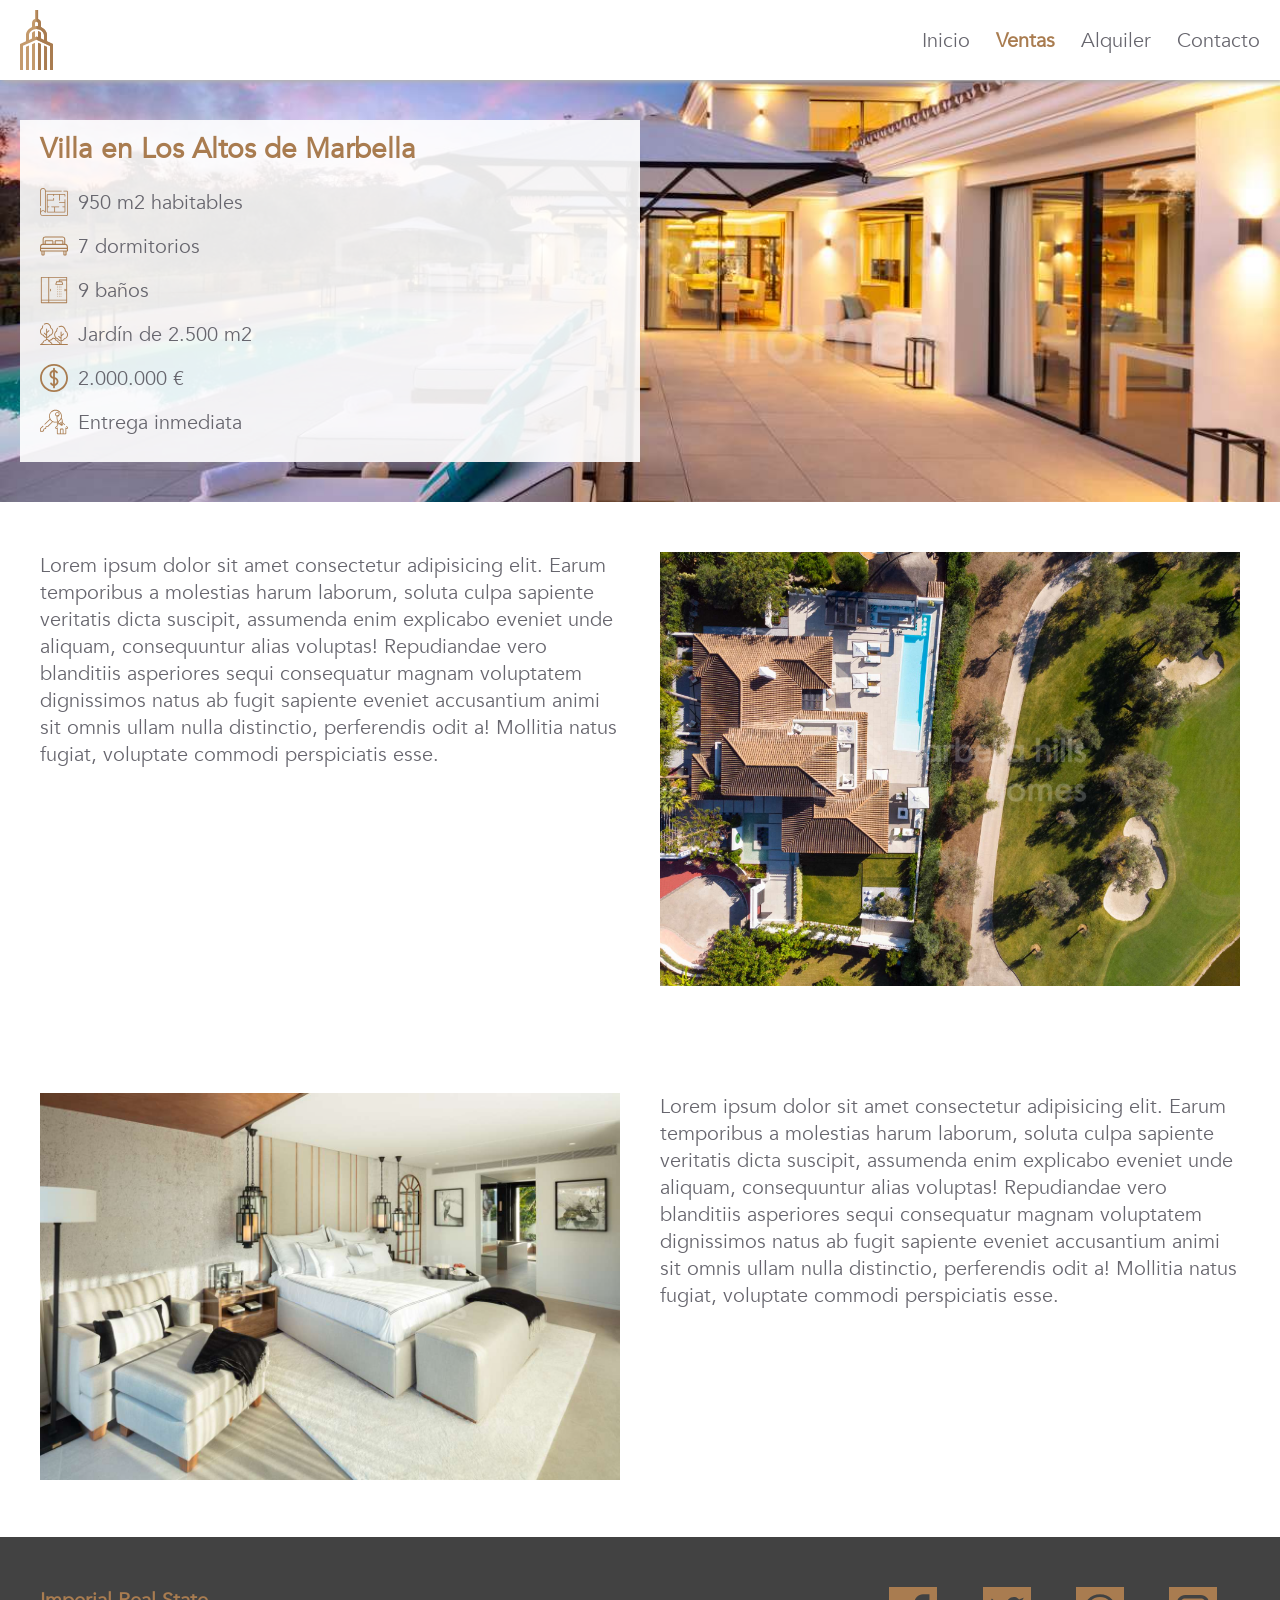
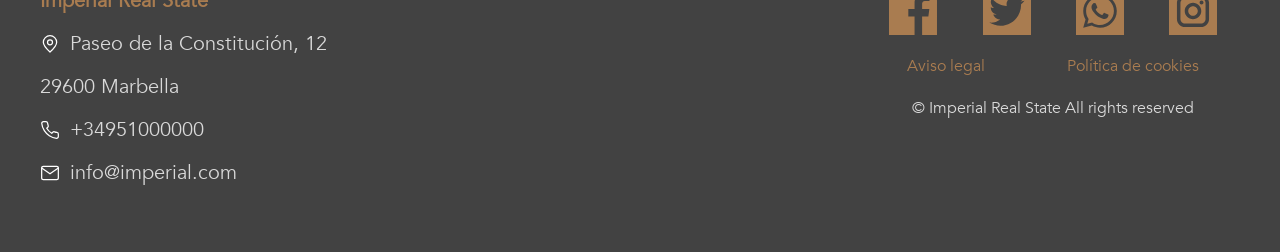
==== propiedad1.html @ 12a6c04f "My final commit" ====
<!DOCTYPE html>
<html lang="es">
<head>
    <meta charset="UTF-8">
    <meta name="viewport" content="width=device-width, initial-scale=1.0">
    <title>Inicio</title>
    <link rel="stylesheet" href="css/styles.css">
    <script src="js/jquery-3.4.1.min.js"></script>
    <script src="js/main.js"></script>
</head>
<body>
    <header>
        <img src="img/logo.svg" alt="Logo Imperial Real State">
        <nav>
            <a href="index.html">Inicio</a>
            <a href="#" class="activo">Ventas</a>
            <a href="#">Alquiler</a>
            <a href="contacto.html">Contacto</a>
        </nav>
    </header>
    <div id="burger">
        <div class="barra superior"></div>
        <div class="barra media"></div>
        <div class="barra inferior"></div>
    </div>
    <div class="menu">
        <nav>
            <a href="index.html">Inicio</a>
            <hr>
            <a href="#">Ventas</a>
            <hr>
            <a href="#">Alquiler</a>
            <hr>
            <a href="contacto.html">Contacto</a>
        </nav>
        <p class="copyright">&copy; ACME Inc</p>
    </div>
    <div class="fila propiedad">
        <div class="col-50">
            <h1 class="m-b">Villa en Los Altos de Marbella</h1>
            <p class="flex-start">
                <img class="m-r-small" src="img/blueprint.svg" alt="Icono plano">
                950 m2 habitables
            </p>
            <p class="flex-start">
                <img class="m-r-small" src="img/bed.svg" alt="Icono nº de dormitorios">
                7 dormitorios
            </p>
            <p class="flex-start">
                <img class="m-r-small" src="img/bath.svg" alt="Icono nº de baños">
                9 baños
            </p>
            <p class="flex-start">
                <img class="m-r-small" src="img/tree.svg" alt="Icono de jardín">
                Jardín de 2.500 m2
            </p>
            <p class="flex-start">
                <img class="m-r-small" src="img/money.svg" alt="Icono de monedas">
                2.000.000 €
            </p>
            <p class="flex-start">
                <img class="m-r-small" src="img/contract.svg" alt="Icono de contrato">
                Entrega inmediata
            </p>
        </div>
        <div class="col-50"></div>
    </div>
    <div class="fila">
        <div class="col-50">
            <p>Lorem ipsum dolor sit amet consectetur adipisicing elit. Earum temporibus a molestias harum laborum, soluta culpa sapiente veritatis dicta suscipit, assumenda enim explicabo eveniet unde aliquam, consequuntur alias voluptas! Repudiandae vero blanditiis asperiores sequi consequatur magnam voluptatem dignissimos natus ab fugit sapiente eveniet accusantium animi sit omnis ullam nulla distinctio, perferendis odit a! Mollitia natus fugiat, voluptate commodi perspiciatis esse.</p>
        </div>
        <div class="col-50">
            <img src="img/property2.jpg" alt="Imagen de vivienda">
        </div>
    </div>
    <div class="fila">
        <div class="col-50">
            <img src="img/property3.jpg" alt="Imagen de vivienda">
        </div>
        <div class="col-50">
            <p>Lorem ipsum dolor sit amet consectetur adipisicing elit. Earum temporibus a molestias harum laborum, soluta culpa sapiente veritatis dicta suscipit, assumenda enim explicabo eveniet unde aliquam, consequuntur alias voluptas! Repudiandae vero blanditiis asperiores sequi consequatur magnam voluptatem dignissimos natus ab fugit sapiente eveniet accusantium animi sit omnis ullam nulla distinctio, perferendis odit a! Mollitia natus fugiat, voluptate commodi perspiciatis esse.</p>
        </div>
    </div>
    <footer class="fila">
        <div class="col-33">
            <p>Imperial Real State</p>
            <p class="flex-start">
                <img class="m-r-small" src="img/map.svg" alt="Icono de mapa">
                Paseo de la Constitución, 12
            </p>
            <p>29600 Marbella</p>
            <p class="flex-start">
                <img  class="m-r-small" src="img/phone.svg" alt="Icono de teléfono">
                +34951000000
            </p>
            <p class="flex-start">
                <img  class="m-r-small" src="img/mail.svg" alt="Icono de email">
                info@imperial.com
            </p>
        </div>
        <div class="col-33">
            <iframe src="https://www.google.com/maps/embed?pb=!1m18!1m12!1m3!1d3206.9661094790026!2d-4.89145418531769!3d36.50668018001005!2m3!1f0!2f0!3f0!3m2!1i1024!2i768!4f13.1!3m3!1m2!1s0xd7327fed804f7f5%3A0x4806dfa1e50c2dd2!2sMarbella%20Center%2C%2029602%20Marbella%2C%20M%C3%A1laga!5e0!3m2!1ses!2ses!4v1611743016986!5m2!1ses!2ses" width="100%" height="100%" frameborder="0" style="border:0;" allowfullscreen="" aria-hidden="false" tabindex="0"></iframe>
        </div>
        <div class="col-33">
            <div class="flex-around">
                <img class="rrss" src="img/facebook.svg" alt="Icono de Facebook">
                <img class="rrss" src="img/twitter.svg" alt="Icono de Twitter">
                <img class="rrss" src="img/whatsapp.svg" alt="Icono de Whatsapp">
                <img class="rrss" src="img/instagram.svg" alt="Icono de Instagram">
            </div>
            <div class="flex-around m-t">
                <a href="contacto.html#aviso">Aviso legal</a>
                <a href="contacto.html#cookies">Política de cookies</a>
            </div>
            <p class="copyright m-t">&copy; Imperial Real State All rights reserved</p>
        </div>
    </footer>
</body>
</html>
---- css/styles.css ----
/* Fuentes */

@font-face {
    font-family: "Avenir";
    src: url('../fonts/Avenir-Book.ttf');
}

/* Reseteo */

* {
    margin: 0;
    padding: 0;
    box-sizing: border-box;
}

a {
    text-decoration: none;
    cursor: pointer;
    color: inherit;
}

/* Generales */

html {
    font-size: 20px;
}

@media (max-width: 440px) {
    html {
        font-size: 18px;
    }
}

body {
    font-family: "Avenir", sans-serif;
    color: #67666e;
}

img {
    max-width: 100%;
}

p {
    margin-bottom: 0.8rem;
}

/* Hero */

.hero {
    width: 100%;
    height: 100vh;
    background-color: black;
    position: absolute;
    top: 0;
    left: 0;
    overflow: hidden;
}

@keyframes heroAnimation {
    0% {
        opacity: 0;
        animation-timing-function: ease-in;
    }

    12% { opacity: 1;}

    25% { transform: scale(1.2);}

    75% {
        opacity: 0;
        transform: scale(1.1);
    }

    100% {
        opacity: 0;
    }
}

.hero div {
    width: 100%;
    height: 100vh;
    position: absolute;
    top: 0;
    left: 0;
    background-size: cover;
    background-position: center;
    background-repeat: none;
    opacity: 0;
    animation: heroAnimation 18s infinite;
}

.hero div:nth-child(1) {
    background-image: url('../img/front1.jpg');
}

.hero div:nth-child(2) {
    background-image: url('../img/front2.jpg');
    animation-delay: 6s;
}

.hero div:nth-child(3) {
    background-image: url('../img/front3.jpg');
    animation-delay: 12s;
}

.hero .hero-logo {
    position: absolute;
    top: 50%;
    left: 50%;
    transform: translate(-50%, -50%);
    animation: none;
    opacity: 1;
    width: 30%;
    height: auto;
}

.hero .hero-down {
    position: absolute;
    top: 90%;
    left: 50%;
    transform: translate(-50%, -50%);
    animation: none;
    opacity: 1;
    width: 5%;
    height: auto;
}

@media (max-width: 720px) {
    .hero .hero-logo {
        width: 60%;
    }
    .hero .hero-down {
        width: 15%;
    }
}

@media (max-width: 400px) {
    .hero .hero-logo {
        width: 80%;
    }
    .hero .hero-down {
        width: 20%;
    }
}

/* Header */

header {
    background-color: white;
    box-shadow: 1.5px 1.5px 4px #b3b3b3;
    height: 80px;
    width: 100%;
    position: fixed;
    top: 0;
    left: 0;
    z-index: 1;
    display: flex;
    justify-content: space-between;
    align-items: center;
    padding: 0 1em;
    transition: 600ms all ease-in-out;
}

header.transparente {
    background-color: transparent;
    box-shadow: none;
}

header img {
    height: 60px;
    width: auto;
}

header nav a {
    color: #67666e;
    font-weight: normal;
    margin-left: 1em;
    transition: 300ms ease-in-out all;
}

header.transparente nav a {
    color: rgba(255, 255, 255, 0.9);
}

header nav a.activo,
header nav a:hover {
    color: #a97c50;
    font-weight: bold;
}

header.transparente nav a.activo,
header.transparente nav a:hover {
    color: white;
}


/* Botón burger */

#burger {
    position: fixed;
    top: 1rem;
    left: 1rem;
    cursor: pointer;
    z-index: 10;
    display: none;
}

#burger .barra {
    width: 30px;
    height: 2px;
    margin: 6px;
    background-color: #a97c50;
    transition: 400ms all ease-in-out
}

#burger.abierto .barra {
    background-color: white;
}

#burger.abierto .barra.superior {
    transform: translateY(8px) rotateZ(45deg);
}

#burger.abierto .barra.media {
    width: 0;
}

#burger.abierto .barra.inferior {
    transform: translateY(-8px) rotateZ(-45deg);
}

@media (max-width: 620px) {
    #burger {
        display: block;
    }

    header {
        justify-content: flex-end;
    }

    header nav {
        display: none;
    }
}

/* Menú lateral */

.menu {
    width: 360px;
    height: 100vh;
    background-color: #424242;
    position: fixed;
    top: 0;
    left: -360px;
    padding-top: 40px;
    transition: all 700ms ease-in-out;
}

.menu.abierto {
    left: 0;
}

.menu nav {
    padding: 1rem;
    display: flex;
    flex-direction: column;
}

.menu nav a {
    padding: 0.6rem 0;
    color: rgba(255, 255, 255, 0.75);
    font-size: 1.1rem;
    transition: 300ms all ease-in-out;
}

.menu nav a:hover {
    color: white;
}

.menu .copyright {
    color: rgba(255, 255, 255, 0.75);
    font-size: 0.9rem;
    position: absolute;
    bottom: 0;
    left: 0;
    padding: 0.5rem;
    text-align: center;
    width: 100%;
}

/* Layout */

.primera {
    margin-top: 100vh;
}

#pr,
#legal,
#cookies {
    display: block;
    margin-top: -90px;
    padding-bottom: 90px;
}

.fila {
    display: flex;
    padding: 2rem 1rem;
}

.fila.contacto {
    margin-top: 80px;
}

.col-100 {
    width: 100%;
    padding: 0.5rem 1rem;
}

.col-75 {
    width: 75%;
    padding: 0.5rem 1rem;
}


.col-66 {
    width: 66.66666%;
    padding: 0.5rem 1rem;
}

.col-50 {
    width: 50%;
    padding: 0.5rem 1rem;
}

.col-33 {
    width: 33.33333%;
    padding: 0.5rem 1rem;
}

.col-25 {
    width: 25%;
    padding: 0.5rem 1rem;
}

@media (max-width: 720px) {
    .fila {
        flex-direction: column;
        padding: 1rem 0.5rem;
    }

    .col-75,
    .col-66,
    .col-50,
    .col-33,
    .col-25 {
        width: 100%;
    }

}

.flex-start {
    display: flex;
    justify-content: flex-start;
    align-items: center;
}

.flex-center {
    display: flex;
    justify-content: center;
    align-items: center;
}

.flex-end {
    display: flex;
    justify-content: flex-end;
    align-items: center;
}

.flex-between {
    display: flex;
    justify-content: space-between;
    align-items: center;
}

.flex-around {
    display: flex;
    justify-content: space-around;
    align-items: center;
}

.flex-column-center {
    display: flex;
    flex-direction: column;
    justify-content: center;
    align-items: center;
}

/* Espaciados y márgenes */

.m-t {
    margin-top: 1rem;
}

.m-b {
    margin-bottom: 1rem;
}

.m-l {
    margin-left: 1rem;
}

.m-r {
    margin-right: 1rem;
}

.m-t-small {
    margin-top: 0.5rem;
}

.m-b-small {
    margin-bottom: 0.5rem;
}

.m-l-small {
    margin-left:0.5rem;
}

.m-r-small {
    margin-right: 0.5rem;
}

/* Parallax */

.fila.parallax {
    background-image: url('../img/property5.jpg');
    background-size: cover;
    background-position: center;
    background-repeat: no-repeat;
    background-attachment: fixed;
    padding: 3rem 2rem;
}

.fila.parallax div {
    background-color: rgba(255, 255, 255, 0.75);
    padding: 2rem;
}

.fila.parallax div p {
    font-size: 1.5rem;
    color: #a97c50;
    text-align: center;
}

/* Caja navegación */

.caja-nav img {
    width: 20%;
    margin-bottom: 1em;
}

.caja-nav a {
    border: 1px solid #a97c50;
    background-color: white;
    color: #a97c50;
    font-size: 1rem;
    font-weight: normal;
    padding: 0.5em 1em;
    border-radius: 0.3em;
    cursor: pointer;
    transition: all ease-in-out 400ms;
}

.caja-nav a:hover {
    background-color: #a97c50;
    color: white;
}

/* Formulario contacto */


form.contacto {
    width: 50%;
}

@media (max-width: 720px) {
    form.contacto {
        width: 75%;
    }
}

@media (max-width: 440px) {
    form.contacto {
        width: 100%;
    }
}

form.contacto .fila {
    padding: 0.8rem;
}

input {
    border: none;
    border-bottom: 1.5px solid #a97c50;
    font-size: 1rem;
    padding: 0.5em 1em;
    width: 100%;
}

input:focus {
    outline: none;
    border-bottom: 1.5px solid #643e18;
}

input.usuario {
    background-image: url('../img/user.svg');
    background-repeat: no-repeat;
    background-position: 0 7px;
    padding-left: 2em;
}

input.email {
    background-image: url('../img/mail-bronce.svg');
    background-repeat: no-repeat;
    background-position: 0 7px;
    padding-left: 2em;
}

button {
    border: none;
    background-color: #a97c50;
    color:white;
    font-size: 1rem;
    font-weight: normal;
    padding: 0.5em 1em;
    border-radius: 0.3em;
    cursor: pointer;
    transition: all ease-in-out 400ms;
}

button:hover {
    background-color: #81501e;
}

input[type="checkbox"] {
    display: none;
}

input[type="checkbox"] + label::before {
    content: url('../img/square.svg');
    position: relative;
    top: 5px;
    padding-right: 5px;
}
input[type="checkbox"]:checked + label::before {
    content: url('../img/check-square.svg');
}

/* Footer */

footer {
    background-color: #424242;
}

footer p {
    color:rgba(255, 255, 255, 0.8);
}

footer p:first-child {
    color: #a97c50;
    font-weight: bold;
}

footer img.rrss {
    height: 48px;
}

footer a {
    font-size: 0.8rem;
    color: #a97c50;
    transition: 400ms ease-in-out all;
}

footer a:hover {
    color: #704a24;
}

footer .copyright {
    color:rgba(255, 255, 255, 0.8);
    font-size: 0.8rem;
    text-align: center;
}

/* Card */

.fila.grid {
    margin-top: 100px;
    display: grid;
    grid-template-columns: repeat(auto-fit, 360px);
    grid-gap: 1.5rem;
    justify-content: center;
}

.card {
    width: 360px;
    border-radius: 0.5rem;
    box-shadow: 2px 2px 4px grey;
    display: flex;
    flex-direction: column;
    align-items: center;
    overflow: hidden;
}

.card img {
    height: 320px;
}

.card .footer-card {
    padding: 0.8rem;
    width: 100%;
    height: 174px;
    display: flex;
    flex-direction: column;
    justify-content: space-between;
    align-items: flex-start;
}

.card .footer-card p {
    margin-bottom: 0.5rem;
}

.card .footer-card p:first-child {
    font-weight: bold;
}

.card .footer-card a {
    background-color: #a97c50;
    color: white;
    font-size: 0.8rem;
    border-radius: 0.3em;
    padding: 0.5em 1em;
    align-self: center;
    transition: 400ms ease-in all;
}

.card .footer-card a:hover {
    background-color: #664626;
}

/* Ficha propiedad */

.propiedad {
    margin-top: 80px;
    background-image: url('../img/property5.jpg');
    background-size: cover;
    background-position: center;
    background-repeat: no-repeat;
}

.propiedad div:first-child {
    background-color: rgba(255, 255, 255, 0.9);
}

.propiedad div:first-child h1 {
    font-size: 1.4rem;
    color: #a97c50;
}

.propiedad div:first-child p img { 
    width: 28px;
    height: 28px;
}
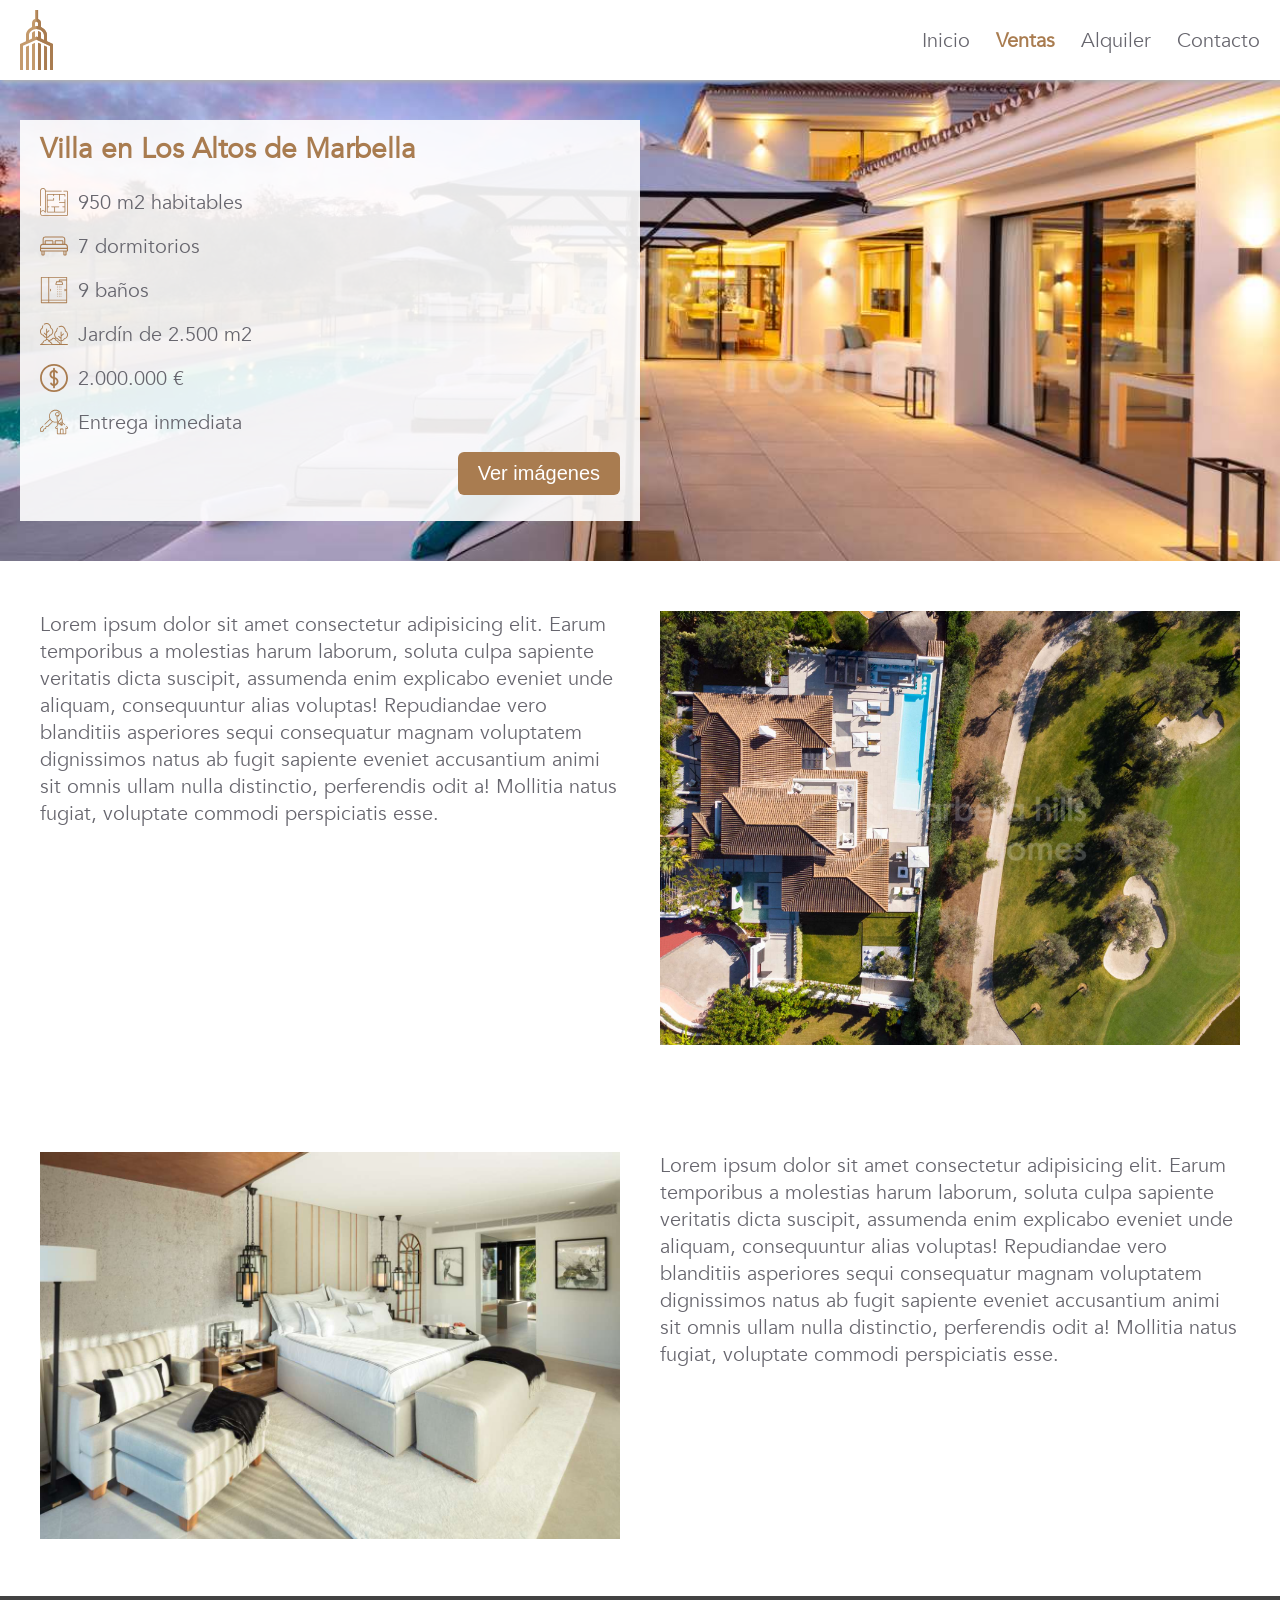
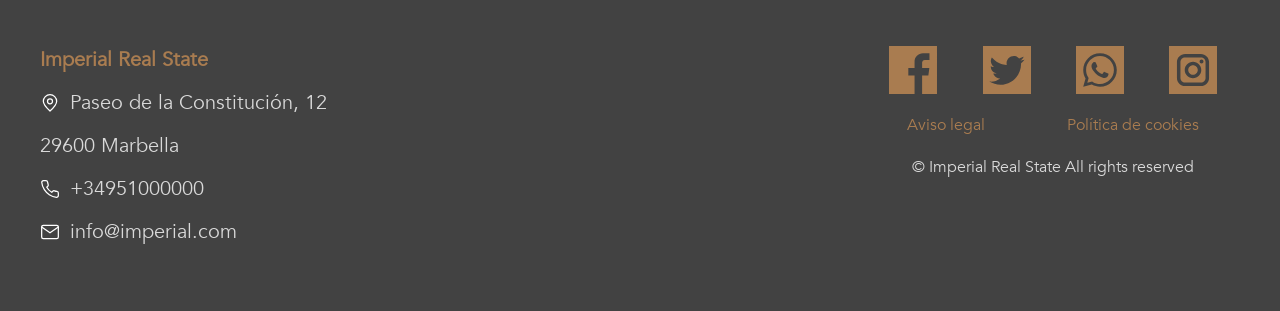
==== commit 6c2a1d6d: "Carousel made in propiedad1.html with JS" ====
--- a/propiedad1.html
+++ b/propiedad1.html
@@ -62,6 +62,9 @@
                 <img class="m-r-small" src="img/contract.svg" alt="Icono de contrato">
                 Entrega inmediata
             </p>
+            <p class="flex-end">
+                <button onclick="openModal()">Ver imágenes</button>
+            </p>
         </div>
         <div class="col-50"></div>
     </div>
@@ -115,5 +118,36 @@
             <p class="copyright m-t">&copy; Imperial Real State All rights reserved</p>
         </div>
     </footer>
+    <div class="overlay"></div>
+    <div class="carousel">
+        <div class="slide">
+            <img src="img/thumb2.jpg" alt="">
+        </div>
+        <div class="slide">
+            <img src="img/thumb3.jpg" alt="">
+        </div>
+        <div class="slide">
+            <img src="img/thumb4.jpg" alt="">
+        </div>
+        <div class="slide">
+            <img src="img/thumb5.jpg" alt="">
+        </div>
+        <div class="slide">
+            <img src="img/thumb6.jpg" alt="">
+        </div>
+        <div class="slide">
+            <img src="img/thumb7.jpg" alt="">
+        </div>
+        <div class="x-modal" onclick="closeModal()">
+            <img src="img/x.svg" alt="">
+        </div>
+        <div class="left-arrow" onclick="prevSlide()">
+            <img src="img/left.svg" alt="">
+        </div>
+        <div class="rigth-arrow" onclick="nextSlide()">
+            <img src="img/right.svg" alt="">
+        </div>
+    </div>
+    <script src="js/carousel.js"></script>
 </body>
 </html>
--- a/css/styles.css
+++ b/css/styles.css
@@ -668,4 +668,78 @@
 .propiedad div:first-child p img { 
     width: 28px;
     height: 28px;
+}
+
+/* Carousel */
+
+.overlay {
+    position: fixed;
+    top: 0;
+    left: 0;
+    width: 100%;
+    height: 100vh;
+    background-color: rgba(0, 0, 0, 0.8);
+    z-index: 99;
+    display: none;
+}
+
+.carousel {
+    position: fixed;
+    top: 5vh;
+    left: 5%;
+    width: 90%;
+    background-color: white;
+    z-index: 100;
+    overflow: hidden;
+    display: none;
+}
+
+.carousel .x-modal {
+    position: absolute;
+    top: 15px;
+    right: 15px;
+    cursor: pointer;
+}
+
+.carousel .slide {
+    position: absolute;
+    top: 0;
+    left: 0;
+    width: 100%;
+    transition: 900ms all ease-in-out;
+}
+
+.carousel .slide img {
+    width: 100%;
+}
+
+.rigth-arrow {
+    position: absolute;
+    top: 50%;
+    right: 15px;
+    transform: translateY(-50%);
+    cursor: pointer;
+    background-color: rgba(0, 0, 0, 0.6);
+    border-radius: 50%;
+    width: 50px;
+    height: 50px;
+    display: flex;
+    justify-content: center;
+    align-items: center;
+}
+
+.left-arrow {
+    position: absolute;
+    top: 50%;
+    left: 15px;
+    transform: translateY(-50%);
+    cursor: pointer;
+    background-color: rgba(0, 0, 0, 0.6);
+    border-radius: 50%;
+    width: 50px;
+    height: 50px;
+    display: flex;
+    justify-content: center;
+    align-items: center;
+    display: none;
 }
